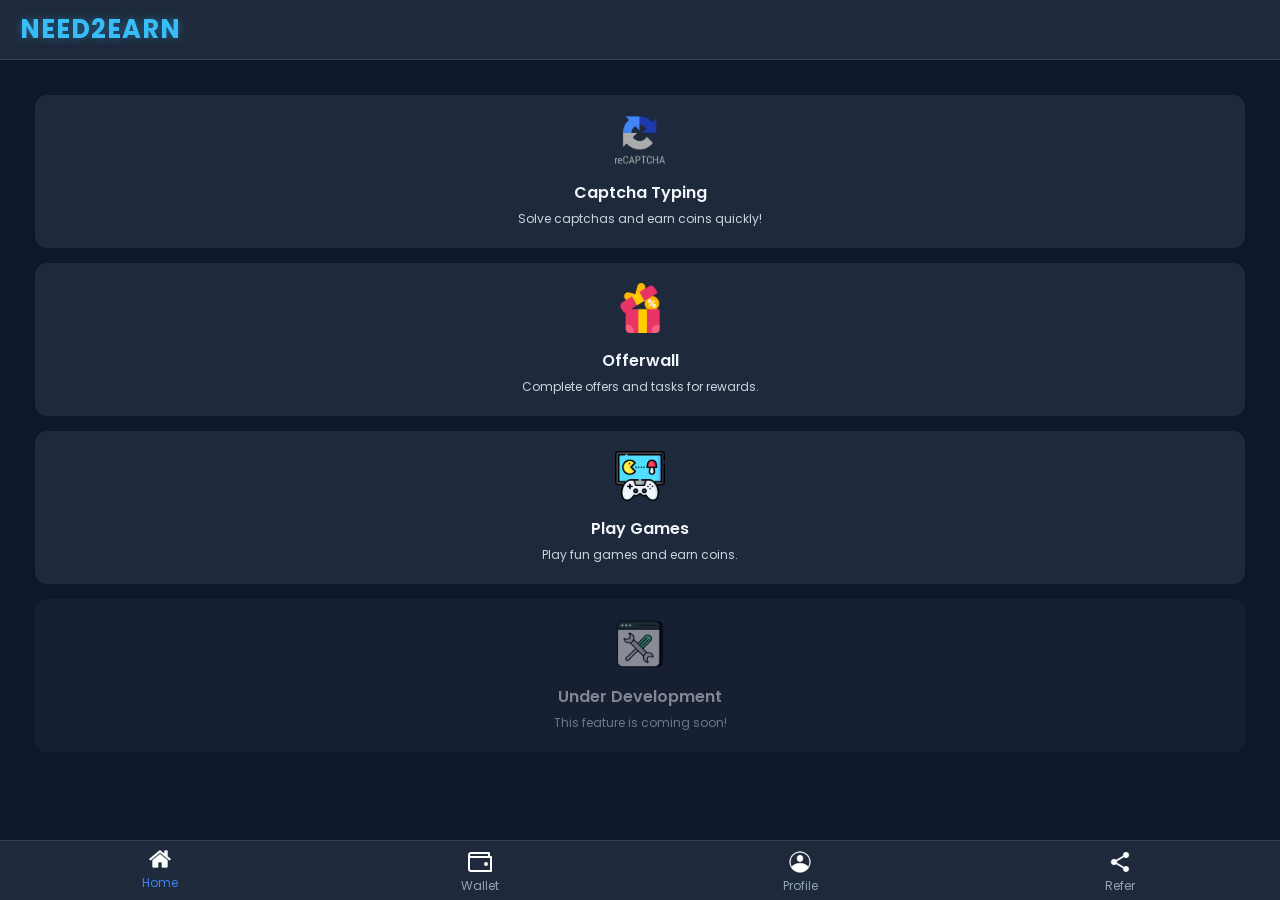
==== index.html @ 895eaeef "Add files via upload" ====
<!DOCTYPE html>
<html lang="en">
<head>
  <meta charset="UTF-8" />
  <meta name="viewport" content="width=device-width, initial-scale=1.0" />
  <title>Need2Earn | Home</title>
  <link rel="stylesheet" href="global_style.css" />
  <link href="https://fonts.googleapis.com/css2?family=Poppins:wght@400;600&display=swap" rel="stylesheet">
  <style>
    body {
      background: #0f172a;
      color: #f1f5f9;
      font-family: 'Poppins', sans-serif;
      margin: 0;
    }

    header {
      display: flex;
      align-items: center;
      justify-content: space-between;
      padding: 10px 20px;
      background: #1e293b;
    }

    header h1 {
      margin: 0;
      font-size: 20px;
    }

    .earning-cards {
      display: flex;
      flex-direction: column;
      gap: 15px;
      padding: 15px;
    }

    .earning-card {
      background: #1e293b;
      border-radius: 12px;
      padding: 20px;
      text-align: center;
      text-decoration: none;
      color: #f1f5f9;
      display: flex;
      flex-direction: column;
      align-items: center;
      justify-content: center;
      min-height: 120px;
      transition: transform 0.2s, box-shadow 0.2s;
      flex: 1;
    }

    .earning-card img {
      width: 50px;
      height: 50px;
      margin-bottom: 10px;
    }

    .earning-card h3 {
      margin: 5px 0;
      font-size: 16px;
      font-weight: 600;
    }

    .earning-card p {
      font-size: 12px;
      color: #cbd5e1;
    }

    .earning-card:hover {
      transform: translateY(-5px);
      box-shadow: 0 6px 15px rgba(59, 130, 246, 0.4);
    }

    .earning-card.disabled {
      opacity: 0.5;
      cursor: not-allowed;
    }

    .bottom-nav {
      position: fixed;
      bottom: 0;
      left: 0;
      width: 100%;
      background: #1e293b;
      display: flex;
      justify-content: space-around;
      padding: 5px 0;
      border-top: 1px solid #334155;
    }

    .bottom-nav a {
      display: flex;
      flex-direction: column;
      align-items: center;
      text-decoration: none;
      color: #94a3b8;
      font-size: 12px;
    }

    .bottom-nav a.active {
      color: #3b82f6;
    }

    .bottom-nav a img {
      width: 24px;
      height: 24px;
      margin-bottom: 3px;
    }

    .auth-btn {
      padding: 6px 12px;
      margin-left: 5px;
      border: none;
      border-radius: 6px;
      cursor: pointer;
    }
  </style>
</head>
<body>
  <header>
    <h1 class="logo">NEED2EARN</h1>
    <div id="header-right"></div>
  </header>

  <main>
    <section id="tasks" class="tasks-section">
      <div class="earning-cards">
        <a href="captcha-n2e.html" class="earning-card">
          <img src="icons/captcha.png" alt="Captcha Typing">
          <h3>Captcha Typing</h3>
          <p>Solve captchas and earn coins quickly!</p>
        </a>
        <a href="offerwall-n2e.html" class="earning-card">
          <img src="icons/offerwall.png" alt="Offerwall">
          <h3>Offerwall</h3>
          <p>Complete offers and tasks for rewards.</p>
        </a>
        <a href="play-gg.html" class="earning-card">
          <img src="icons/games.png" alt="Play Games">
          <h3>Play Games</h3>
          <p>Play fun games and earn coins.</p>
        </a>
        <div class="earning-card disabled">
          <img src="icons/under-dev.png" alt="Under Development">
          <h3>Under Development</h3>
          <p>This feature is coming soon!</p>
        </div>
      </div>
    </section>
  </main>

  <nav class="bottom-nav">
    <a href="index.html" class="active"><img src="icons/home.png" alt="Home"><span>Home</span></a>
    <a href="wallet.html"><img src="icons/wallet.png" alt="Wallet"><span>Wallet</span></a>
    <a href="profile.html"><img src="icons/user.png" alt="Profile"><span>Profile</span></a>
    <a href="refersection.html"><img src="icons/users.png" alt="Refer"><span>Refer</span></a>
  </nav>

  <script type="module">
    import { createClient } from "https://esm.sh/@supabase/supabase-js@2";

    const supabaseUrl = "https://hkfixjnwzkghapljsxzg.supabase.co";
    const supabaseKey = "eyJhbGciOiJIUzI1NiIsInR5cCI6IkpXVCJ9.eyJpc3MiOiJzdXBhYmFzZSIsInJlZiI6ImhrZml4am53emtnaGFwbGpzeHpnIiwicm9sZSI6ImFub24iLCJpYXQiOjE3NjExNDYyODgsImV4cCI6MjA3NjcyMjI4OH0.vfaXH70jFUlNzqynIKDKyCpIH5P0SrrwRWROjfIB5EI";
    const supabase = createClient(supabaseUrl, supabaseKey);

    const headerRight = document.getElementById("header-right");

    let localUser = JSON.parse(localStorage.getItem("need2earn_user"));

    if (localUser) {
  async function refreshBalance() {
    const { data, error } = await supabase
      .from("users")
      .select("balance")
      .eq("id", localUser.id)
      .single();

    if (!error && data) {
      headerRight.innerHTML = `<span class="balance">💰 ${data.balance}</span>`;
      // Also update localStorage for consistency
      localUser.balance = data.balance;
      localStorage.setItem("need2earn_user", JSON.stringify(localUser));
    } else {
      headerRight.innerHTML = `<span class="balance">💰 ${localUser.balance ?? 0}</span>`;
    }
  }

  refreshBalance();
  setInterval(refreshBalance, 5000); // optional auto-refresh
} else {
  headerRight.innerHTML = `
    <button class="auth-btn" onclick="location.href='login.html'">Login</button>
    <button class="auth-btn" onclick="location.href='signup.html'">Signup</button>
  `;
}

  </script>
</body>
</html>
---- global_style.css ----
/* 🌑 Global Stake-like Theme for Need2Earn */
* {
  margin: 0;
  padding: 0;
  box-sizing: border-box;
  font-family: 'Poppins', sans-serif;
  user-select: none; /* disable text highlight */
  -webkit-tap-highlight-color: transparent; /* remove blue tap highlight */
  outline: none; /* remove blue outline */
}

body {
  background: linear-gradient(180deg, #0f172a, #1e293b);
  color: #f1f5f9;
  display: flex;
  flex-direction: column;
  min-height: 100vh;
  overflow-x: hidden;
  scroll-behavior: smooth;
}

/* 🔹 Header */
header {
  display: flex;
  justify-content: space-between;
  align-items: center;
  background: rgba(30, 41, 59, 0.85);
  backdrop-filter: blur(10px);
  padding: 15px 20px;
  border-bottom: 1px solid rgba(255, 255, 255, 0.1);
  position: sticky;
  top: 0;
  z-index: 100;
}

.logo {
  font-size: 1.6rem;
  font-weight: 700;
  color: #38bdf8;
  letter-spacing: 1px;
  text-shadow: 0 0 10px rgba(56,189,248,0.4);
}

.auth-btn {
  background: #38bdf8;
  color: #0f172a;
  border: none;
  padding: 8px 14px;
  border-radius: 8px;
  margin-left: 10px;
  font-weight: 600;
  cursor: pointer;
  transition: all 0.3s;
}

.auth-btn:hover {
  background: #0ea5e9;
  transform: translateY(-2px);
}

.balance {
  background: rgba(56,189,248,0.1);
  color: #38bdf8;
  padding: 6px 14px;
  border-radius: 10px;
  font-weight: 600;
}

/* 🔸 Main */
main {
  flex: 1;
  padding: 20px;
}

.tasks-section {
  display: grid;
  gap: 20px;
  animation: fadeIn 0.6s ease-in-out;
}

.task-card {
  background: rgba(255, 255, 255, 0.05);
  border: 1px solid rgba(255, 255, 255, 0.08);
  border-radius: 12px;
  padding: 20px;
  transition: all 0.3s;
  cursor: pointer;
}

.task-card:hover {
  transform: translateY(-5px);
  box-shadow: 0 0 15px rgba(56,189,248,0.2);
}

/* 🔻 Bottom Navigation */
.bottom-nav {
  display: flex;
  justify-content: space-around;
  align-items: center;
  background: rgba(15, 23, 42, 0.9);
  backdrop-filter: blur(12px);
  padding: 10px 0 8px;
  border-top: 1px solid rgba(255,255,255,0.1);
  position: fixed;
  bottom: 0;
  left: 0;
  width: 100%;
  animation: slideUp 0.5s ease;
}

.bottom-nav a {
  color: #94a3b8;
  text-decoration: none;
  text-align: center;
  flex: 1;
  font-size: 0.8rem;
  transition: all 0.3s;
  padding-top: 4px;
}

.bottom-nav i {
  display: block;
  margin: 0 auto 4px;
  width: 22px;
  height: 22px;
  stroke-width: 2;
  transition: all 0.3s;
}

.bottom-nav a.active,
.bottom-nav a:hover {
  color: #38bdf8;
  transform: translateY(-3px);
}

.bottom-nav a.active i,
.bottom-nav a:hover i {
  stroke: #38bdf8;
  transform: scale(1.1);
}

/* ✨ Animations */
@keyframes fadeIn {
  from { opacity: 0; transform: translateY(10px); }
  to { opacity: 1; transform: translateY(0); }
}

@keyframes slideUp {
  from { transform: translateY(100%); opacity: 0; }
  to { transform: translateY(0); opacity: 1; }
}

/* 📱 Responsive */
@media (max-width: 768px) {
  .logo { font-size: 1.3rem; }
  .auth-btn { padding: 6px 10px; }
  .task-card { padding: 15px; }
}

/* 🧾 Form & Input Styling (for signup/login pages) */
.card {
  background: rgba(255, 255, 255, 0.05);
  border: 1px solid rgba(255, 255, 255, 0.1);
  border-radius: 16px;
  padding: 25px 20px;
  max-width: 400px;
  margin: 60px auto;
  box-shadow: 0 0 20px rgba(56,189,248,0.05);
  animation: fadeIn 0.6s ease;
}

.card h2 {
  text-align: center;
  color: #38bdf8;
  margin-bottom: 20px;
}

form {
  display: flex;
  flex-direction: column;
  gap: 14px;
}

label {
  font-weight: 500;
  color: #cbd5e1;
  font-size: 0.9rem;
}

input {
  background: rgba(255, 255, 255, 0.07);
  border: 1px solid rgba(255, 255, 255, 0.1);
  border-radius: 10px;
  padding: 10px 14px;
  color: #f1f5f9;
  font-size: 0.95rem;
  transition: all 0.3s;
}

input:focus {
  border-color: #38bdf8;
  box-shadow: 0 0 8px rgba(56,189,248,0.3);
}

.btn-primary {
  background: #38bdf8;
  color: #0f172a;
  border: none;
  padding: 12px;
  border-radius: 10px;
  font-size: 1rem;
  font-weight: 600;
  cursor: pointer;
  transition: all 0.3s ease;
}

.btn-primary:hover {
  background: #0ea5e9;
  transform: translateY(-2px);
}

.redirect-text {
  text-align: center;
  margin-top: 10px;
  color: #94a3b8;
}

.redirect-text a {
  color: #38bdf8;
  text-decoration: none;
  font-weight: 500;
}

.message {
  text-align: center;
  margin-top: 12px;
  font-weight: 500;
  color: #f1f5f9;
}
/* 🧾 Form Styling - Global for Signup/Login/Profile */
.form-container {
  background: rgba(255, 255, 255, 0.03);
  border: 1px solid rgba(255, 255, 255, 0.08);
  border-radius: 14px;
  padding: 25px 20px;
  max-width: 400px;
  margin: 40px auto;
  box-shadow: 0 0 20px rgba(56, 189, 248, 0.08);
  animation: fadeIn 0.6s ease;
}

.form-container h2 {
  text-align: center;
  margin-bottom: 20px;
  font-size: 1.6rem;
  color: #38bdf8;
  text-shadow: 0 0 8px rgba(56, 189, 248, 0.4);
}

.input-group {
  margin-bottom: 18px;
  display: flex;
  flex-direction: column;
}

.input-group label {
  margin-bottom: 6px;
  font-weight: 500;
  color: #94a3b8;
  font-size: 0.9rem;
}

.input-group input {
  background: rgba(255, 255, 255, 0.05);
  border: 1px solid rgba(255, 255, 255, 0.1);
  color: #f1f5f9;
  padding: 10px 12px;
  border-radius: 8px;
  font-size: 1rem;
  transition: border 0.3s, box-shadow 0.3s;
}

.input-group input:focus {
  border-color: #38bdf8;
  box-shadow: 0 0 8px rgba(56, 189, 248, 0.3);
}

.submit-btn {
  width: 100%;
  background: #38bdf8;
  color: #0f172a;
  border: none;
  padding: 12px;
  border-radius: 10px;
  font-weight: 600;
  font-size: 1rem;
  cursor: pointer;
  transition: all 0.3s;
  margin-top: 10px;
}

.submit-btn:hover {
  background: #0ea5e9;
  transform: translateY(-2px);
  box-shadow: 0 0 12px rgba(56, 189, 248, 0.3);
}

.redirect-text {
  text-align: center;
  margin-top: 15px;
  font-size: 0.9rem;
  color: #94a3b8;
}

.redirect-text a {
  color: #38bdf8;
  text-decoration: none;
  font-weight: 600;
}

.redirect-text a:hover {
  text-decoration: underline;
}

#message {
  text-align: center;
  margin-top: 15px;
  font-size: 0.9rem;
}
.withdraw-options-grid {
  display: grid;
  grid-template-columns: 1fr 1fr;
  gap: 15px;
  margin-top: 15px;
  justify-items: center;
}

.withdraw-btn {
  padding: 25px 0;
  width: 120px;
  font-size: 20px;
  font-weight: 600;
  border-radius: 12px;
  border: 1px solid #38bdf8;
  background-color: rgba(56,189,248,0.2);
  color: #0f172a;
  cursor: pointer;
  transition: all 0.2s ease;
}

.withdraw-btn:hover {
  background-color: #38bdf8;
  color: #0f172a;
  transform: scale(1.05);
}

.withdraw-btn.active {
  background-color: #38bdf8;
  color: #0f172a;
  border: 2px solid #0f172a;
}
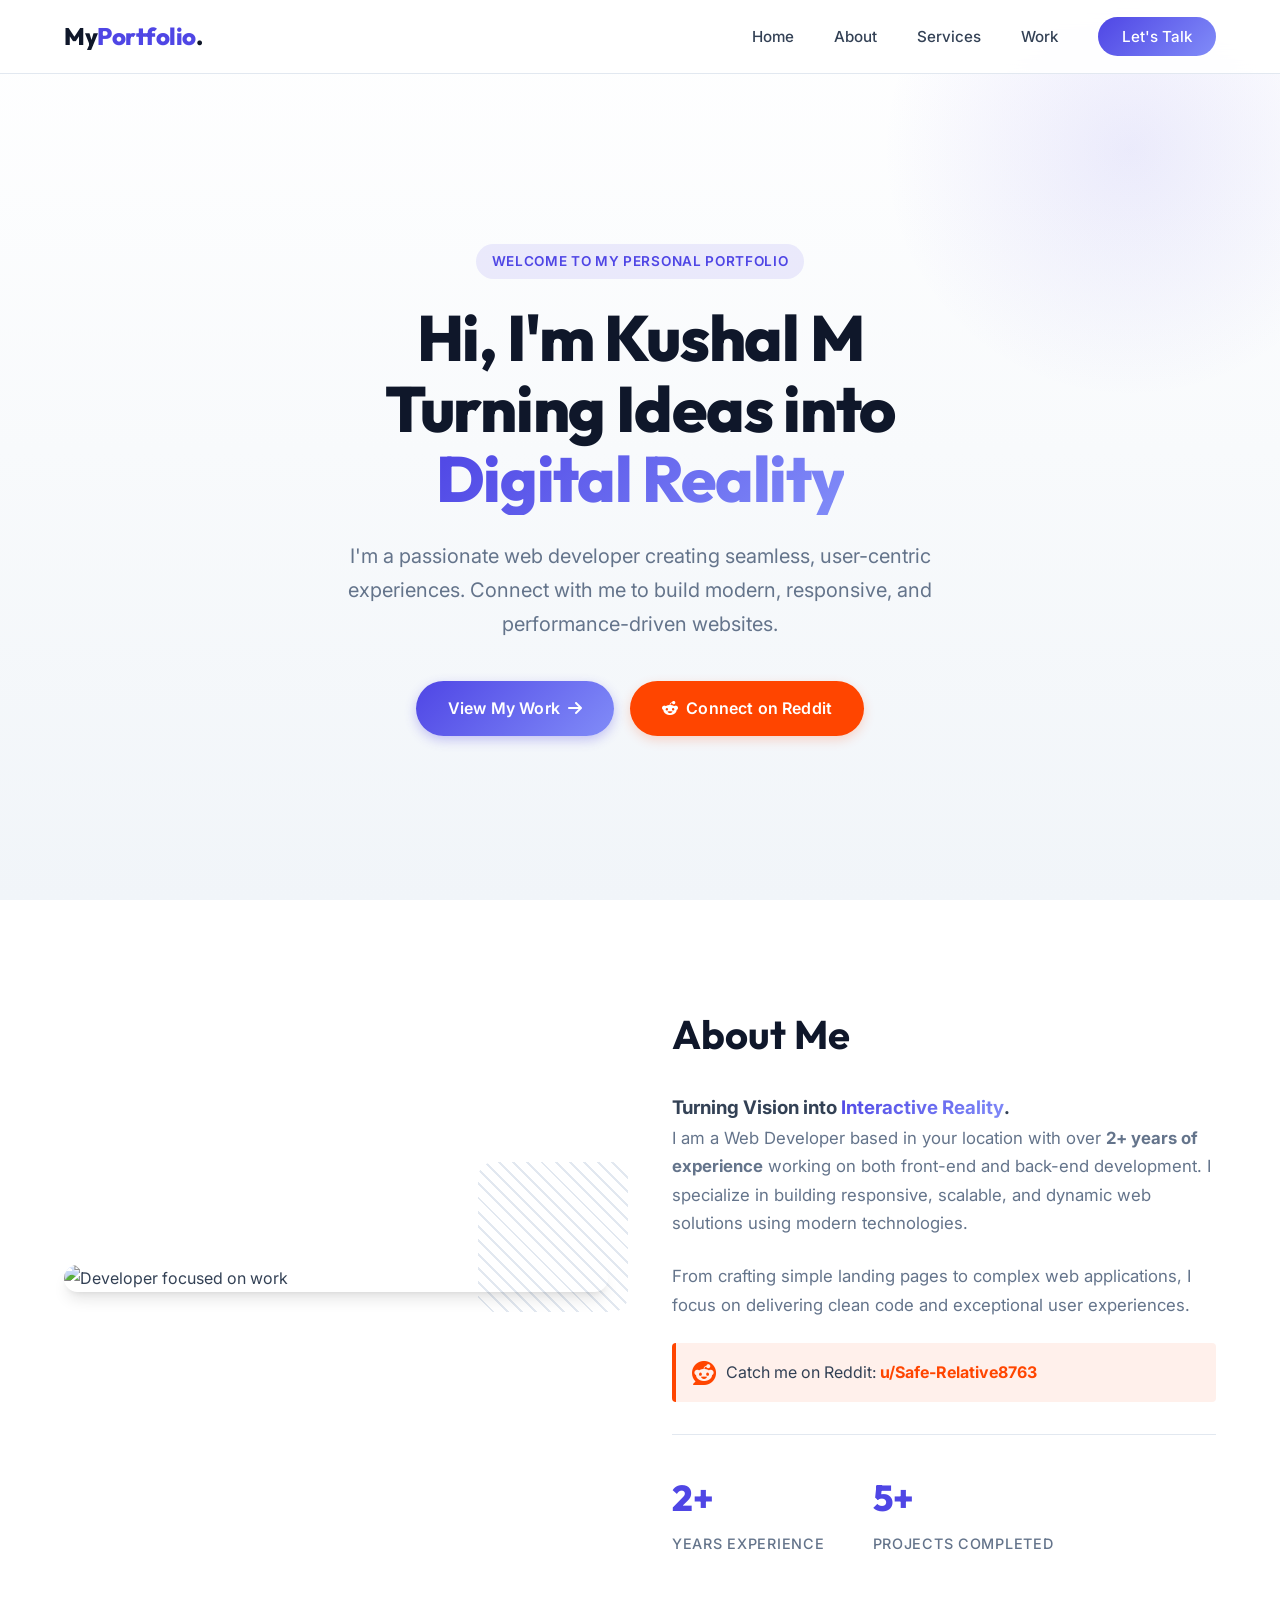
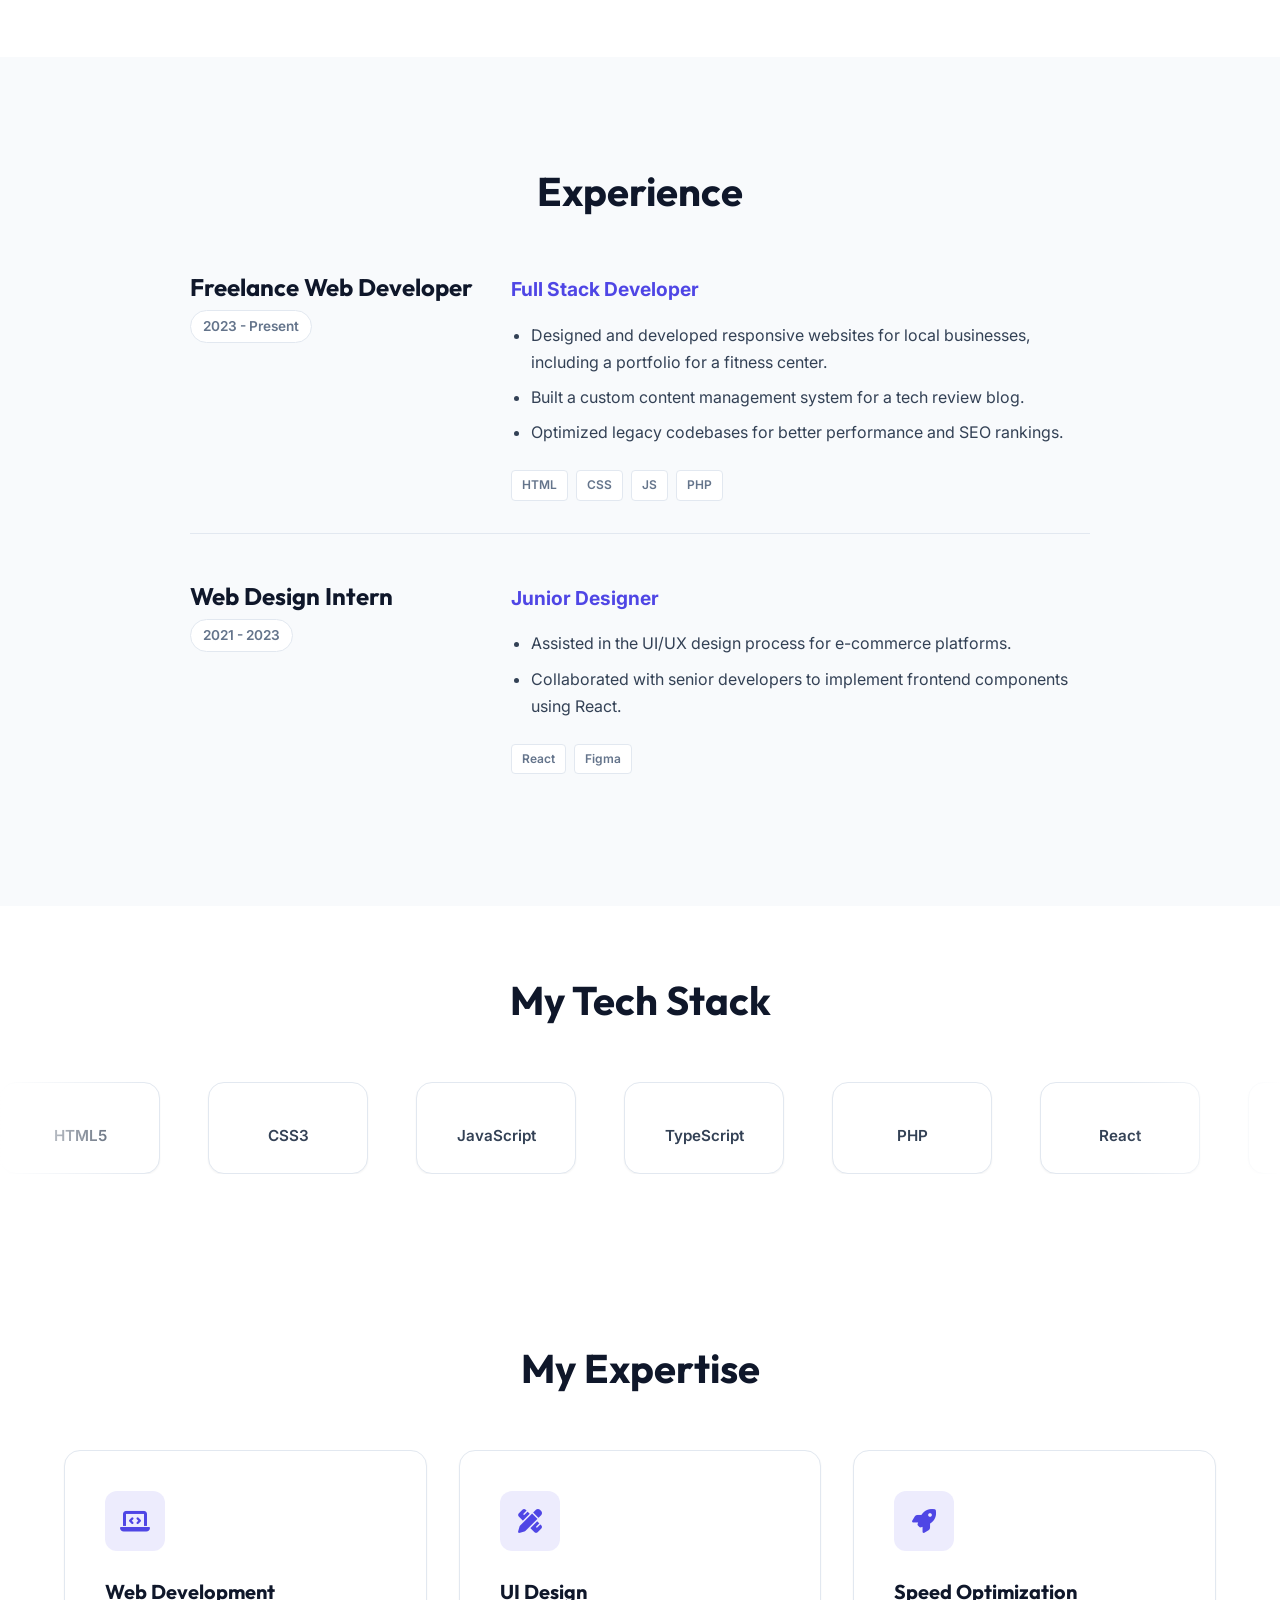
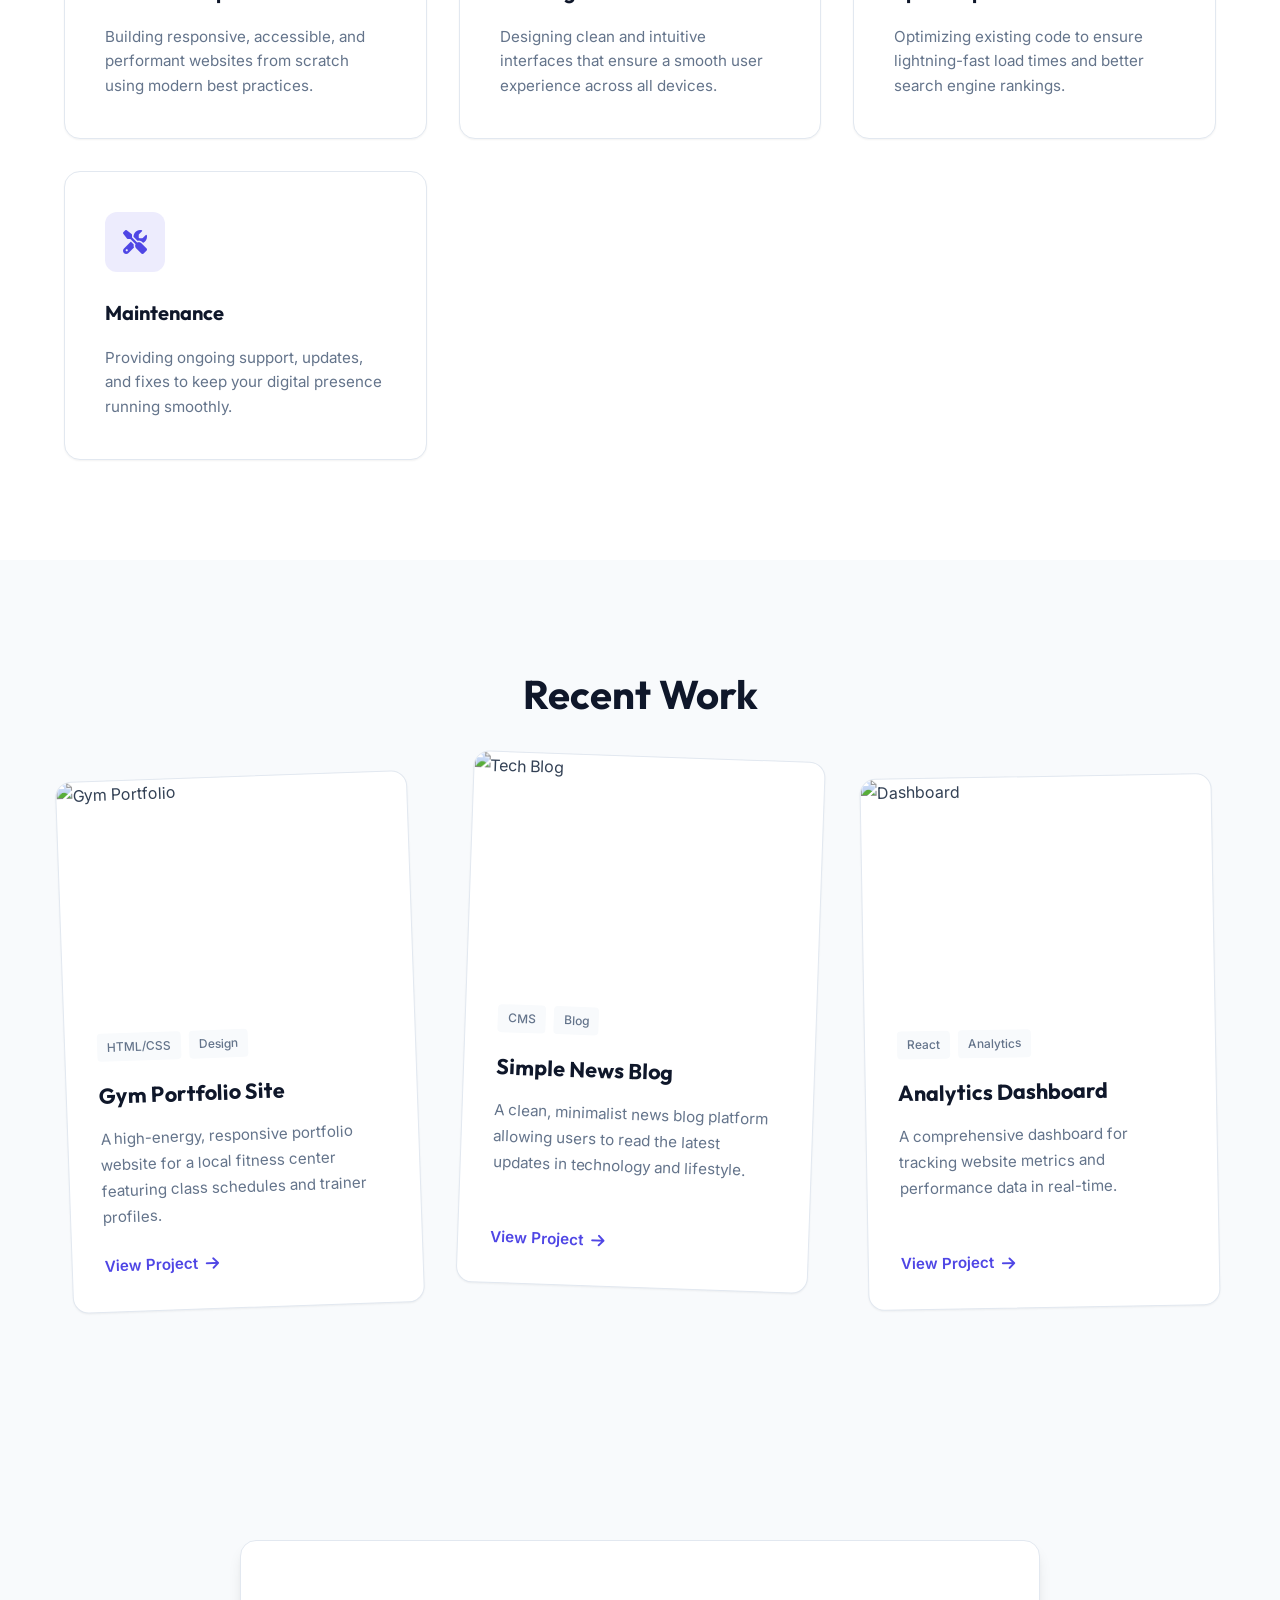
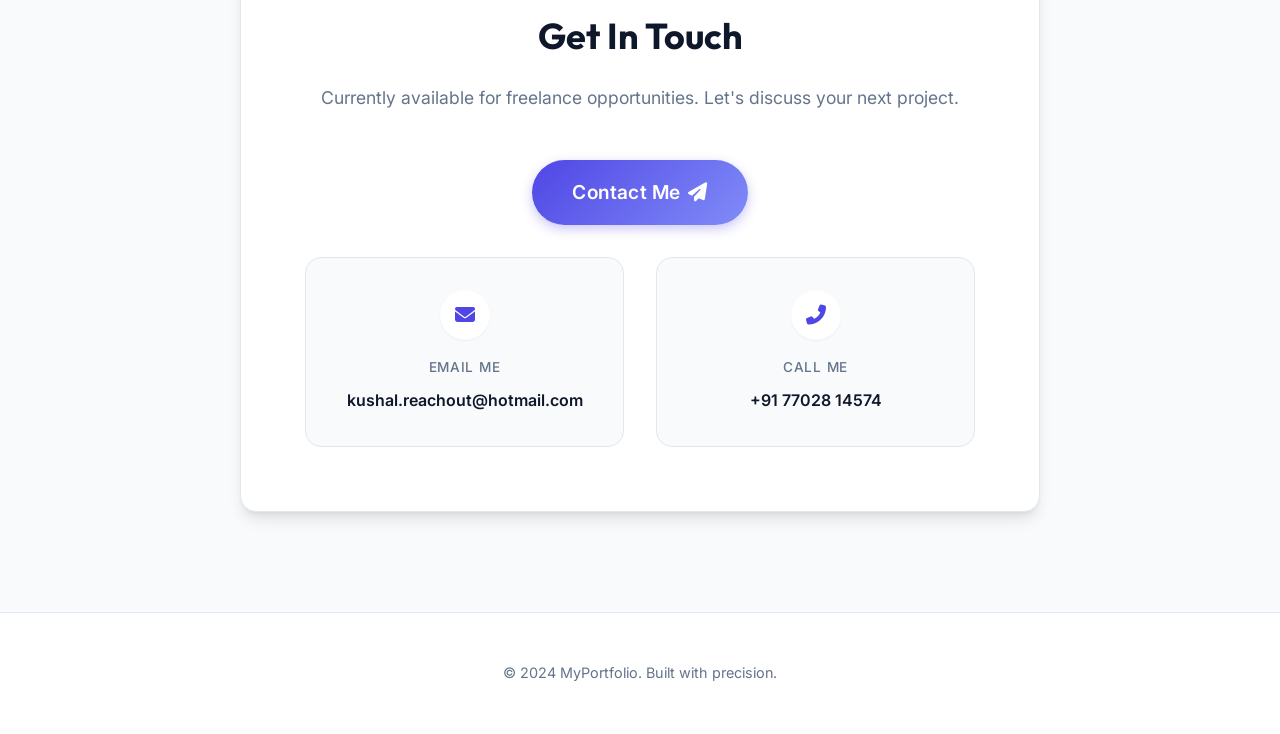
==== commit 95034dcf: "Add files via upload" ====
--- a/index.html
+++ b/index.html
@@ -1,200 +1,359 @@
-<!DOCTYPE html>
-<html lang="en">
-<head>
-  <meta charset="UTF-8" />
-  <meta name="viewport" content="width=device-width, initial-scale=1.0" />
-  <title>Need2Earn | Home</title>
-  <link rel="stylesheet" href="global_style.css" />
-  <link href="https://fonts.googleapis.com/css2?family=Poppins:wght@400;600&display=swap" rel="stylesheet">
-  <style>
-    body {
-      background: #0f172a;
-      color: #f1f5f9;
-      font-family: 'Poppins', sans-serif;
-      margin: 0;
-    }
-
-    header {
-      display: flex;
-      align-items: center;
-      justify-content: space-between;
-      padding: 10px 20px;
-      background: #1e293b;
-    }
-
-    header h1 {
-      margin: 0;
-      font-size: 20px;
-    }
-
-    .earning-cards {
-      display: flex;
-      flex-direction: column;
-      gap: 15px;
-      padding: 15px;
-    }
-
-    .earning-card {
-      background: #1e293b;
-      border-radius: 12px;
-      padding: 20px;
-      text-align: center;
-      text-decoration: none;
-      color: #f1f5f9;
-      display: flex;
-      flex-direction: column;
-      align-items: center;
-      justify-content: center;
-      min-height: 120px;
-      transition: transform 0.2s, box-shadow 0.2s;
-      flex: 1;
-    }
-
-    .earning-card img {
-      width: 50px;
-      height: 50px;
-      margin-bottom: 10px;
-    }
-
-    .earning-card h3 {
-      margin: 5px 0;
-      font-size: 16px;
-      font-weight: 600;
-    }
-
-    .earning-card p {
-      font-size: 12px;
-      color: #cbd5e1;
-    }
-
-    .earning-card:hover {
-      transform: translateY(-5px);
-      box-shadow: 0 6px 15px rgba(59, 130, 246, 0.4);
-    }
-
-    .earning-card.disabled {
-      opacity: 0.5;
-      cursor: not-allowed;
-    }
-
-    .bottom-nav {
-      position: fixed;
-      bottom: 0;
-      left: 0;
-      width: 100%;
-      background: #1e293b;
-      display: flex;
-      justify-content: space-around;
-      padding: 5px 0;
-      border-top: 1px solid #334155;
-    }
-
-    .bottom-nav a {
-      display: flex;
-      flex-direction: column;
-      align-items: center;
-      text-decoration: none;
-      color: #94a3b8;
-      font-size: 12px;
-    }
-
-    .bottom-nav a.active {
-      color: #3b82f6;
-    }
-
-    .bottom-nav a img {
-      width: 24px;
-      height: 24px;
-      margin-bottom: 3px;
-    }
-
-    .auth-btn {
-      padding: 6px 12px;
-      margin-left: 5px;
-      border: none;
-      border-radius: 6px;
-      cursor: pointer;
-    }
-  </style>
-</head>
-<body>
-  <header>
-    <h1 class="logo">NEED2EARN</h1>
-    <div id="header-right"></div>
-  </header>
-
-  <main>
-    <section id="tasks" class="tasks-section">
-      <div class="earning-cards">
-        <a href="captcha-n2e.html" class="earning-card">
-          <img src="icons/captcha.png" alt="Captcha Typing">
-          <h3>Captcha Typing</h3>
-          <p>Solve captchas and earn coins quickly!</p>
-        </a>
-        <a href="offerwall-n2e.html" class="earning-card">
-          <img src="icons/offerwall.png" alt="Offerwall">
-          <h3>Offerwall</h3>
-          <p>Complete offers and tasks for rewards.</p>
-        </a>
-        <a href="play-gg.html" class="earning-card">
-          <img src="icons/games.png" alt="Play Games">
-          <h3>Play Games</h3>
-          <p>Play fun games and earn coins.</p>
-        </a>
-        <div class="earning-card disabled">
-          <img src="icons/under-dev.png" alt="Under Development">
-          <h3>Under Development</h3>
-          <p>This feature is coming soon!</p>
-        </div>
-      </div>
-    </section>
-  </main>
-
-  <nav class="bottom-nav">
-    <a href="index.html" class="active"><img src="icons/home.png" alt="Home"><span>Home</span></a>
-    <a href="wallet.html"><img src="icons/wallet.png" alt="Wallet"><span>Wallet</span></a>
-    <a href="profile.html"><img src="icons/user.png" alt="Profile"><span>Profile</span></a>
-    <a href="refersection.html"><img src="icons/users.png" alt="Refer"><span>Refer</span></a>
-  </nav>
-
-  <script type="module">
-    import { createClient } from "https://esm.sh/@supabase/supabase-js@2";
-
-    const supabaseUrl = "https://hkfixjnwzkghapljsxzg.supabase.co";
-    const supabaseKey = "eyJhbGciOiJIUzI1NiIsInR5cCI6IkpXVCJ9.eyJpc3MiOiJzdXBhYmFzZSIsInJlZiI6ImhrZml4am53emtnaGFwbGpzeHpnIiwicm9sZSI6ImFub24iLCJpYXQiOjE3NjExNDYyODgsImV4cCI6MjA3NjcyMjI4OH0.vfaXH70jFUlNzqynIKDKyCpIH5P0SrrwRWROjfIB5EI";
-    const supabase = createClient(supabaseUrl, supabaseKey);
-
-    const headerRight = document.getElementById("header-right");
-
-    let localUser = JSON.parse(localStorage.getItem("need2earn_user"));
-
-    if (localUser) {
-  async function refreshBalance() {
-    const { data, error } = await supabase
-      .from("users")
-      .select("balance")
-      .eq("id", localUser.id)
-      .single();
-
-    if (!error && data) {
-      headerRight.innerHTML = `<span class="balance">💰 ${data.balance}</span>`;
-      // Also update localStorage for consistency
-      localUser.balance = data.balance;
-      localStorage.setItem("need2earn_user", JSON.stringify(localUser));
-    } else {
-      headerRight.innerHTML = `<span class="balance">💰 ${localUser.balance ?? 0}</span>`;
-    }
-  }
-
-  refreshBalance();
-  setInterval(refreshBalance, 5000); // optional auto-refresh
-} else {
-  headerRight.innerHTML = `
-    <button class="auth-btn" onclick="location.href='login.html'">Login</button>
-    <button class="auth-btn" onclick="location.href='signup.html'">Signup</button>
-  `;
-}
-
-  </script>
-</body>
-</html>
+<!DOCTYPE html>
+<html lang="en">
+
+<head>
+    <meta charset="UTF-8" />
+    <meta name="viewport" content="width=device-width, initial-scale=1.0" />
+    <title>Student Web Developer | Portfolio</title>
+    <!-- Google Fonts -->
+    <link rel="preconnect" href="https://fonts.googleapis.com">
+    <link rel="preconnect" href="https://fonts.gstatic.com" crossorigin>
+    <link
+        href="https://fonts.googleapis.com/css2?family=Inter:wght@300;400;600;700&family=Outfit:wght@500;700&display=swap"
+        rel="stylesheet">
+    <!-- Font Awesome -->
+    <link rel="stylesheet" href="https://cdnjs.cloudflare.com/ajax/libs/font-awesome/6.4.0/css/all.min.css" />
+    <!-- Devicon -->
+    <link rel="stylesheet" href="https://cdn.jsdelivr.net/gh/devicons/devicon@latest/devicon.min.css" />
+    <link rel="stylesheet" href="style.css" />
+</head>
+
+<body>
+
+    <nav class="navbar">
+        <div class="container nav-container">
+            <a href="#" class="logo">My<span>Portfolio</span>.</a>
+            <ul class="nav-links">
+                <li><a href="#hero">Home</a></li>
+                <li><a href="#about">About</a></li>
+                <li><a href="#services">Services</a></li>
+                <li><a href="#projects">Work</a></li>
+                <li><a href="#contact" class="btn-nav">Let's Talk</a></li>
+            </ul>
+            <div class="menu-toggle">
+                <i class="fas fa-bars"></i>
+            </div>
+        </div>
+    </nav>
+
+    <!-- HERO -->
+    <section class="hero" id="hero">
+        <div class="hero-bg-accent"></div>
+        <div class="container hero-content">
+            <span class="subtitle">Welcome to my personal portfolio</span>
+            <h1>Hi, I'm Kushal M <br>Turning Ideas into <span class="gradient-text">Digital Reality</span></h1>
+            <p>I'm a passionate web developer creating seamless, user-centric experiences. Connect with me to build
+                modern, responsive, and performance-driven websites.</p>
+            <div class="hero-btns">
+                <a href="#projects" class="btn btn-primary">View My Work <i class="fas fa-arrow-right"></i></a>
+                <a href="https://www.reddit.com/user/Safe-Relative8763/" target="_blank" class="btn btn-reddit">
+                    <i class="fab fa-reddit-alien"></i> Connect on Reddit
+                </a>
+            </div>
+
+        </div>
+    </section>
+
+    <!-- ABOUT -->
+    <section class="about section-padding" id="about">
+        <div class="container about-grid">
+            <div class="about-img">
+                <img src="https://images.unsplash.com/photo-1525547719571-a2d4ac8945e2?auto=format&fit=crop&q=80&w=800"
+                    alt="Developer focused on work">
+            </div>
+            <div class="about-text">
+                <h2>About Me</h2>
+                <h3 class="about-headline">Turning Vision into <span class="gradient-text">Interactive Reality</span>.
+                </h3>
+                <p>
+                    I am a Web Developer based in your location with over <strong>2+ years of experience</strong>
+                    working on both front-end and back-end development. I specialize in building responsive, scalable,
+                    and dynamic web solutions using modern technologies.
+                </p>
+                <p>
+                    From crafting simple landing pages to complex web applications, I focus on delivering clean code and
+                    exceptional user experiences.
+                </p>
+
+                <div class="reddit-highlight">
+                    <i class="fab fa-reddit"></i>
+                    <div>
+                        <span>Catch me on Reddit:</span>
+                        <a href="https://www.reddit.com/user/Safe-Relative8763/" target="_blank">u/Safe-Relative8763</a>
+                    </div>
+                </div>
+
+                <div class="stats">
+                    <div class="stat-item">
+                        <h3>2+</h3>
+                        <p>Years Experience</p>
+                    </div>
+                    <div class="stat-item">
+                        <h3>5+</h3>
+                        <p>Projects Completed</p>
+                    </div>
+                </div>
+            </div>
+        </div>
+    </section>
+
+    <!-- EXPERIENCE -->
+    <section class="experience section-padding" id="experience">
+        <div class="container">
+            <h2 class="section-title">Experience</h2>
+            <div class="timeline">
+                <!-- Freelance / Personal Projects -->
+                <div class="timeline-item">
+                    <div class="timeline-left">
+                        <h4>Freelance Web Developer</h4>
+                        <span class="date">2023 - Present</span>
+                    </div>
+                    <div class="timeline-right">
+                        <p class="role">Full Stack Developer</p>
+                        <ul>
+                            <li>Designed and developed responsive websites for local businesses, including a portfolio
+                                for a fitness center.</li>
+                            <li>Built a custom content management system for a tech review blog.</li>
+                            <li>Optimized legacy codebases for better performance and SEO rankings.</li>
+                        </ul>
+                        <div class="tech-tags">
+                            <span>HTML</span><span>CSS</span><span>JS</span><span>PHP</span>
+                        </div>
+                    </div>
+                </div>
+                <!-- Previous Role (Placeholder or Learning) -->
+                <div class="timeline-item">
+                    <div class="timeline-left">
+                        <h4>Web Design Intern</h4>
+                        <span class="date">2021 - 2023</span>
+                    </div>
+                    <div class="timeline-right">
+                        <p class="role">Junior Designer</p>
+                        <ul>
+                            <li>Assisted in the UI/UX design process for e-commerce platforms.</li>
+                            <li>Collaborated with senior developers to implement frontend components using React.</li>
+                        </ul>
+                        <div class="tech-tags">
+                            <span>React</span><span>Figma</span>
+                        </div>
+                    </div>
+                </div>
+            </div>
+        </div>
+    </section>
+
+    <!-- TECH STACK (Marquee) -->
+    <section class="tech-stack section-padding" id="skills">
+        <div class="container-fluid"> <!-- Full width for marquee -->
+            <h2 class="section-title">My Tech Stack</h2>
+            <div class="marquee-wrapper">
+                <div class="marquee-content">
+                    <!-- Original Set -->
+                    <div class="tech-card"><i class="devicon-html5-plain colored"></i>
+                        <p>HTML5</p>
+                    </div>
+                    <div class="tech-card"><i class="devicon-css3-plain colored"></i>
+                        <p>CSS3</p>
+                    </div>
+                    <div class="tech-card"><i class="devicon-javascript-plain colored"></i>
+                        <p>JavaScript</p>
+                    </div>
+                    <div class="tech-card"><i class="devicon-typescript-plain colored"></i>
+                        <p>TypeScript</p>
+                    </div>
+                    <div class="tech-card"><i class="devicon-php-plain colored"></i>
+                        <p>PHP</p>
+                    </div>
+                    <div class="tech-card"><i class="devicon-react-original colored"></i>
+                        <p>React</p>
+                    </div>
+                    <div class="tech-card"><i class="devicon-rust-original"></i>
+                        <p>Rust</p>
+                    </div>
+                    <div class="tech-card"><i class="devicon-nodejs-plain colored"></i>
+                        <p>Node.js</p>
+                    </div>
+                    <div class="tech-card"><i class="devicon-git-plain colored"></i>
+                        <p>Git</p>
+                    </div>
+
+                    <!-- Duplicate Set for Seamless Loop -->
+                    <div class="tech-card"><i class="devicon-html5-plain colored"></i>
+                        <p>HTML5</p>
+                    </div>
+                    <div class="tech-card"><i class="devicon-css3-plain colored"></i>
+                        <p>CSS3</p>
+                    </div>
+                    <div class="tech-card"><i class="devicon-javascript-plain colored"></i>
+                        <p>JavaScript</p>
+                    </div>
+                    <div class="tech-card"><i class="devicon-typescript-plain colored"></i>
+                        <p>TypeScript</p>
+                    </div>
+                    <div class="tech-card"><i class="devicon-php-plain colored"></i>
+                        <p>PHP</p>
+                    </div>
+                    <div class="tech-card"><i class="devicon-react-original colored"></i>
+                        <p>React</p>
+                    </div>
+                    <div class="tech-card"><i class="devicon-rust-original"></i>
+                        <p>Rust</p>
+                    </div>
+                    <div class="tech-card"><i class="devicon-nodejs-plain colored"></i>
+                        <p>Node.js</p>
+                    </div>
+                    <div class="tech-card"><i class="devicon-git-plain colored"></i>
+                        <p>Git</p>
+                    </div>
+                </div>
+            </div>
+        </div>
+    </section>
+
+    <!-- SERVICES -->
+    <section class="services section-padding" id="services">
+        <div class="container">
+            <h2 class="section-title">My Expertise</h2>
+            <div class="services-grid">
+                <div class="service-card">
+                    <div class="icon-box">
+                        <i class="fas fa-laptop-code"></i>
+                    </div>
+                    <h3>Web Development</h3>
+                    <p>Building responsive, accessible, and performant websites from scratch using modern best
+                        practices.</p>
+                </div>
+                <div class="service-card">
+                    <div class="icon-box">
+                        <i class="fas fa-pencil-ruler"></i>
+                    </div>
+                    <h3>UI Design</h3>
+                    <p>Designing clean and intuitive interfaces that ensure a smooth user experience across all devices.
+                    </p>
+                </div>
+                <div class="service-card">
+                    <div class="icon-box">
+                        <i class="fas fa-rocket"></i>
+                    </div>
+                    <h3>Speed Optimization</h3>
+                    <p>Optimizing existing code to ensure lightning-fast load times and better search engine rankings.
+                    </p>
+                </div>
+                <div class="service-card">
+                    <div class="icon-box">
+                        <i class="fas fa-tools"></i>
+                    </div>
+                    <h3>Maintenance</h3>
+                    <p>Providing ongoing support, updates, and fixes to keep your digital presence running smoothly.</p>
+                </div>
+            </div>
+        </div>
+    </section>
+
+    <!-- PROJECTS -->
+    <section class="projects section-padding" id="projects">
+        <div class="container">
+            <h2 class="section-title">Recent Work</h2>
+            <div class="projects-grid">
+
+                <div class="project-card">
+                    <div class="project-img">
+                        <!-- Gym Image -->
+                        <img src="https://images.unsplash.com/photo-1517836357463-d25dfeac3438?q=80&w=800&auto=format&fit=crop"
+                            alt="Gym Portfolio">
+                    </div>
+                    <div class="project-info">
+                        <div class="project-tags">
+                            <span class="tag">HTML/CSS</span>
+                            <span class="tag">Design</span>
+                        </div>
+                        <h3>Gym Portfolio Site</h3>
+                        <p>A high-energy, responsive portfolio website for a local fitness center featuring class
+                            schedules and trainer profiles.</p>
+                        <a href="#" class="btn-link">View Project <i class="fas fa-arrow-right"></i></a>
+                    </div>
+                </div>
+
+                <div class="project-card">
+                    <div class="project-img">
+                        <!-- Blog Image (Technology/Minimal) -->
+                        <img src="https://images.unsplash.com/photo-1504711434969-e33886168f5c?q=80&w=800&auto=format&fit=crop"
+                            alt="Tech Blog">
+                    </div>
+                    <div class="project-info">
+                        <div class="project-tags">
+                            <span class="tag">CMS</span>
+                            <span class="tag">Blog</span>
+                        </div>
+                        <h3>Simple News Blog</h3>
+                        <p>A clean, minimalist news blog platform allowing users to read the latest updates in
+                            technology and lifestyle.</p>
+                        <a href="#" class="btn-link">View Project <i class="fas fa-arrow-right"></i></a>
+                    </div>
+                </div>
+
+                <div class="project-card">
+                    <div class="project-img">
+                        <!-- Dashboard Image -->
+                        <img src="https://images.unsplash.com/photo-1551288049-bebda4e38f71?q=80&w=800&auto=format&fit=crop"
+                            alt="Dashboard">
+                    </div>
+                    <div class="project-info">
+                        <div class="project-tags">
+                            <span class="tag">React</span>
+                            <span class="tag">Analytics</span>
+                        </div>
+                        <h3>Analytics Dashboard</h3>
+                        <p>A comprehensive dashboard for tracking website metrics and performance data in real-time.</p>
+                        <a href="#" class="btn-link">View Project <i class="fas fa-arrow-right"></i></a>
+                    </div>
+                </div>
+
+            </div>
+        </div>
+    </section>
+
+
+    <section class="contact-section section-padding" id="contact">
+        <div class="container">
+            <div class="contact-container">
+                <h2>Get In Touch</h2>
+                <p>Currently available for freelance opportunities. Let's discuss your next project.</p>
+                <div style="margin: 2rem 0;">
+                    <a href="mailto:kushal.reachout@hotmail.com" class="btn btn-primary"
+                        style="font-size: 1.2rem; padding: 16px 40px;">
+                        Contact Me <i class="fas fa-paper-plane"></i>
+                    </a>
+                </div>
+
+                <div class="contact-methods">
+                    <div class="contact-card">
+                        <div class="contact-icon">
+                            <i class="fas fa-envelope"></i>
+                        </div>
+                        <span class="label">Email Me</span>
+                        <span>kushal.reachout@hotmail.com</span>
+                    </div>
+
+                    <div class="contact-card">
+                        <div class="contact-icon">
+                            <i class="fas fa-phone-alt"></i>
+                        </div>
+                        <span class="label">Call Me</span>
+                        <span>+91 77028 14574</span>
+                    </div>
+                </div>
+            </div>
+        </div>
+    </section>
+
+    <footer>
+        <div class="container">
+            <p>&copy; 2024 MyPortfolio. Built with precision.</p>
+        </div>
+    </footer>
+
+    <script src="script.js"></script>
+</body>
+
+</html>
--- a/style.css
+++ b/style.css
@@ -0,0 +1,986 @@
+/* VARIABLES & RESET */
+:root {
+    --bg-color: #ffffff;
+    --bg-secondary: #f8fafc;
+    /* Slate 50 */
+    --text-color: #334155;
+    /* Slate 700 */
+    --text-dark: #0f172a;
+    /* Slate 900 */
+    --text-light: #64748b;
+    /* Slate 500 */
+    --accent-color: #4f46e5;
+    /* Indigo 600 */
+    --accent-gradient: linear-gradient(135deg, #4f46e5 0%, #818cf8 100%);
+    --card-bg: #ffffff;
+    --navbar-bg: rgba(255, 255, 255, 0.9);
+    --border-color: #e2e8f0;
+    --shadow-sm: 0 1px 2px 0 rgb(0 0 0 / 0.05);
+    --shadow-md: 0 4px 6px -1px rgb(0 0 0 / 0.1), 0 2px 4px -2px rgb(0 0 0 / 0.1);
+    --shadow-lg: 0 10px 15px -3px rgb(0 0 0 / 0.1), 0 4px 6px -4px rgb(0 0 0 / 0.1);
+    --radius: 16px;
+    --transition: all 0.3s cubic-bezier(0.4, 0, 0.2, 1);
+    --font-primary: 'Inter', sans-serif;
+    --font-heading: 'Outfit', sans-serif;
+}
+
+* {
+    margin: 0;
+    padding: 0;
+    box-sizing: border-box;
+}
+
+html {
+    scroll-behavior: smooth;
+    font-size: 16px;
+}
+
+/* Base Animation Classes */
+.hidden-el {
+    opacity: 0;
+    transform: translateY(30px);
+    transition: opacity 0.6s ease, transform 0.6s ease;
+}
+
+.visible {
+    opacity: 1;
+    transform: translateY(0);
+}
+
+body {
+    background-color: var(--bg-color);
+    color: var(--text-color);
+    font-family: var(--font-primary);
+    line-height: 1.7;
+    overflow-x: hidden;
+    -webkit-font-smoothing: antialiased;
+    /* Global subtle mesh/grid pattern */
+    background-image:
+        radial-gradient(circle at 10% 20%, rgba(79, 70, 229, 0.03) 0%, transparent 20%),
+        radial-gradient(circle at 90% 80%, rgba(79, 70, 229, 0.03) 0%, transparent 20%),
+        linear-gradient(#e2e8f0 1px, transparent 1px),
+        linear-gradient(90deg, #e2e8f0 1px, transparent 1px);
+    background-size: 100% 100%, 100% 100%, 40px 40px, 40px 40px;
+    background-position: 0 0, 0 0, -1px -1px, -1px -1px;
+}
+
+a {
+    text-decoration: none;
+    color: inherit;
+    transition: var(--transition);
+}
+
+ul {
+    list-style: none;
+}
+
+img {
+    max-width: 100%;
+    height: auto;
+    display: block;
+}
+
+/* UTILITIES */
+.container {
+    width: 100%;
+    max-width: 1200px;
+    margin: 0 auto;
+    padding: 0 24px;
+}
+
+.section-padding {
+    padding: 100px 0;
+}
+
+.section-title {
+    font-family: var(--font-heading);
+    font-size: 2.5rem;
+    text-align: center;
+    margin-bottom: 3rem;
+    color: var(--text-dark);
+    position: relative;
+    font-weight: 700;
+}
+
+.gradient-text {
+    background: var(--accent-gradient);
+    -webkit-background-clip: text;
+    background-clip: text;
+    -webkit-text-fill-color: transparent;
+    display: inline-block;
+}
+
+/* BUTTONS */
+.btn {
+    display: inline-flex;
+    align-items: center;
+    justify-content: center;
+    padding: 14px 32px;
+    border-radius: 50px;
+    font-weight: 600;
+    cursor: pointer;
+    font-family: var(--font-primary);
+    font-size: 1rem;
+    letter-spacing: 0.01em;
+    gap: 0.5rem;
+}
+
+.btn-primary {
+    background: var(--accent-gradient);
+    color: #fff;
+    box-shadow: 0 4px 12px rgba(79, 70, 229, 0.3);
+    border: none;
+}
+
+.btn-primary:hover {
+    transform: translateY(-2px);
+    box-shadow: 0 8px 20px rgba(79, 70, 229, 0.4);
+}
+
+.btn-secondary {
+    background: white;
+    border: 2px solid var(--border-color);
+    color: var(--text-dark);
+}
+
+.btn-secondary:hover {
+    border-color: var(--accent-color);
+    color: var(--accent-color);
+    background: #fff;
+    transform: translateY(-2px);
+}
+
+.btn-reddit {
+    background: #ff4500;
+    color: white;
+    box-shadow: 0 4px 12px rgba(255, 69, 0, 0.2);
+}
+
+.btn-reddit:hover {
+    transform: translateY(-2px);
+    box-shadow: 0 8px 20px rgba(255, 69, 0, 0.3);
+}
+
+
+/* NAVBAR */
+.navbar {
+    position: fixed;
+    top: 0;
+    left: 0;
+    width: 100%;
+    z-index: 1000;
+    background: var(--navbar-bg);
+    backdrop-filter: blur(12px);
+    border-bottom: 1px solid var(--border-color);
+    padding: 1rem 0;
+    transition: var(--transition);
+}
+
+.nav-container {
+    display: flex;
+    justify-content: space-between;
+    align-items: center;
+}
+
+.logo {
+    font-family: var(--font-heading);
+    font-size: 1.5rem;
+    font-weight: 800;
+    color: var(--text-dark);
+    letter-spacing: -0.02em;
+}
+
+.logo span {
+    color: var(--accent-color);
+}
+
+.nav-links {
+    display: flex;
+    gap: 2.5rem;
+    align-items: center;
+}
+
+.nav-links li a {
+    font-size: 0.95rem;
+    font-weight: 500;
+    color: var(--text-color);
+    position: relative;
+}
+
+.nav-links li a:hover {
+    color: var(--accent-color);
+}
+
+.nav-links li a::after {
+    content: '';
+    position: absolute;
+    width: 0;
+    height: 2px;
+    bottom: -4px;
+    left: 0;
+    background: var(--accent-gradient);
+    transition: width 0.3s ease;
+}
+
+.nav-links li a:hover::after {
+    width: 100%;
+}
+
+.btn-nav {
+    padding: 10px 24px !important;
+    background: var(--accent-gradient);
+    color: #fff !important;
+    border-radius: 50px;
+    transition: var(--transition);
+}
+
+.btn-nav:hover::after {
+    display: none;
+}
+
+.btn-nav:hover {
+    opacity: 0.9;
+    transform: translateY(-1px);
+    box-shadow: 0 4px 12px rgba(79, 70, 229, 0.25);
+    color: white !important;
+}
+
+.menu-toggle {
+    display: none;
+    font-size: 1.5rem;
+    cursor: pointer;
+    color: var(--text-dark);
+}
+
+/* HERO */
+.hero {
+    min-height: 100vh;
+    padding-top: 80px;
+    /* Accounts for fixed navbar */
+    display: flex;
+    align-items: center;
+    position: relative;
+    overflow: hidden;
+    background: linear-gradient(to bottom, #ffffff, #f1f5f9);
+}
+
+.hero-bg-accent {
+    position: absolute;
+    width: 500px;
+    height: 500px;
+    background: radial-gradient(circle, rgba(79, 70, 229, 0.1) 0%, rgba(255, 255, 255, 0) 70%);
+    top: -100px;
+    right: -100px;
+    z-index: 0;
+    pointer-events: none;
+}
+
+.hero-content {
+    position: relative;
+    z-index: 1;
+    text-align: center;
+    max-width: 900px;
+    margin: 0 auto;
+}
+
+.subtitle {
+    display: inline-block;
+    padding: 6px 16px;
+    background: rgba(79, 70, 229, 0.1);
+    color: var(--accent-color);
+    border-radius: 20px;
+    font-weight: 600;
+    font-size: 0.85rem;
+    margin-bottom: 1.5rem;
+    text-transform: uppercase;
+    letter-spacing: 0.05em;
+}
+
+.hero h1 {
+    font-family: var(--font-heading);
+    font-size: 4rem;
+    font-weight: 800;
+    line-height: 1.1;
+    margin-bottom: 1.5rem;
+    color: var(--text-dark);
+    letter-spacing: -0.02em;
+}
+
+.hero p {
+    font-size: 1.25rem;
+    color: var(--text-light);
+    margin-bottom: 2.5rem;
+    max-width: 650px;
+    margin-left: auto;
+    margin-right: auto;
+}
+
+.hero-btns {
+    display: flex;
+    gap: 1rem;
+    justify-content: center;
+    flex-wrap: wrap;
+}
+
+/* ABOUT */
+.about {
+    background-color: #fff;
+}
+
+.about-grid {
+    display: grid;
+    grid-template-columns: 1fr 1fr;
+    gap: 4rem;
+    align-items: center;
+}
+
+.about-img {
+    position: relative;
+}
+
+.about-img img {
+    border-radius: var(--radius);
+    box-shadow: var(--shadow-lg);
+}
+
+.about-img::after {
+    content: '';
+    position: absolute;
+    bottom: -20px;
+    right: -20px;
+    width: 150px;
+    height: 150px;
+    background: repeating-linear-gradient(45deg, var(--border-color), var(--border-color) 2px, transparent 2px, transparent 10px);
+    z-index: -1;
+    border-radius: var(--radius);
+}
+
+.about-text h2 {
+    font-family: var(--font-heading);
+    font-size: 2.5rem;
+    margin-bottom: 1.5rem;
+    color: var(--text-dark);
+    font-weight: 700;
+}
+
+.about-text p {
+    margin-bottom: 1.5rem;
+    color: var(--text-light);
+    font-size: 1.05rem;
+}
+
+.reddit-highlight {
+    margin-top: 1rem;
+    padding: 1rem;
+    background: #fff0eb;
+    border-left: 4px solid #ff4500;
+    border-radius: 4px;
+    display: flex;
+    align-items: center;
+    gap: 10px;
+}
+
+.reddit-highlight i {
+    color: #ff4500;
+    font-size: 1.5rem;
+}
+
+.reddit-highlight a {
+    color: #ff4500;
+    font-weight: 700;
+}
+
+.stats {
+    display: flex;
+    gap: 3rem;
+    margin-top: 2rem;
+    padding-top: 2rem;
+    border-top: 1px solid var(--border-color);
+}
+
+.stat-item h3 {
+    font-size: 2.25rem;
+    color: var(--accent-color);
+    font-weight: 800;
+    font-family: var(--font-heading);
+    margin-bottom: 0.25rem;
+}
+
+.stat-item p {
+    margin: 0;
+    font-size: 0.9rem;
+    font-weight: 500;
+    text-transform: uppercase;
+    color: var(--text-light);
+    letter-spacing: 0.05em;
+}
+
+/* TECH STACK (Marquee) */
+.tech-stack {
+    background-color: #fff;
+    position: relative;
+    overflow: hidden;
+    padding: 60px 0;
+}
+
+.tech-stack::before {
+    content: "";
+    /* Clean background for stack section */
+    display: none;
+}
+
+.marquee-wrapper {
+    width: 100%;
+    overflow: hidden;
+    position: relative;
+}
+
+.marquee-wrapper::before,
+.marquee-wrapper::after {
+    content: "";
+    position: absolute;
+    top: 0;
+    width: 150px;
+    height: 100%;
+    z-index: 2;
+    pointer-events: none;
+}
+
+.marquee-wrapper::before {
+    left: 0;
+    background: linear-gradient(to right, #fff, transparent);
+}
+
+.marquee-wrapper::after {
+    right: 0;
+    background: linear-gradient(to left, #fff, transparent);
+}
+
+.marquee-content {
+    display: flex;
+    gap: 3rem;
+    width: max-content;
+    animation: scroll 30s linear infinite;
+}
+
+.marquee-content:hover {
+    animation-play-state: paused;
+}
+
+@keyframes scroll {
+    0% {
+        transform: translateX(0);
+    }
+
+    100% {
+        transform: translateX(calc(-50% - 1.5rem));
+        /* Adjust based on gap */
+    }
+}
+
+.tech-card {
+    background: #fff;
+    border: 1px solid var(--border-color);
+    padding: 1.5rem;
+    border-radius: var(--radius);
+    text-align: center;
+    width: 160px;
+    /* Fixed width for smooth marquee */
+    flex-shrink: 0;
+    transition: var(--transition);
+    box-shadow: var(--shadow-sm);
+    display: flex;
+    flex-direction: column;
+    align-items: center;
+    gap: 1rem;
+    cursor: default;
+}
+
+.tech-card:hover {
+    transform: translateY(-5px);
+    box-shadow: 0 12px 24px rgba(79, 70, 229, 0.15);
+    border-color: var(--accent-color);
+}
+
+.tech-card i {
+    font-size: 3.5rem;
+    display: block;
+    transition: transform 0.4s cubic-bezier(0.175, 0.885, 0.32, 1.275);
+}
+
+.tech-card:hover i {
+    transform: scale(1.1) rotate(5deg);
+}
+
+/* Specific color for Rust */
+.devicon-rust-original {
+    color: #333;
+}
+
+.tech-card:hover .devicon-rust-original {
+    color: #dea584;
+}
+
+.tech-card p {
+    font-weight: 600;
+    font-size: 0.95rem;
+    color: var(--text-color);
+    margin: 0;
+}
+
+/* EXPERIENCE SECTION */
+.experience {
+    background-color: var(--bg-secondary);
+}
+
+.timeline {
+    max-width: 900px;
+    margin: 0 auto;
+    display: flex;
+    flex-direction: column;
+    gap: 3rem;
+}
+
+.timeline-item {
+    display: flex;
+    flex-wrap: wrap;
+    gap: 2rem;
+    padding-bottom: 2rem;
+    border-bottom: 1px solid var(--border-color);
+}
+
+.timeline-item:last-child {
+    border-bottom: none;
+}
+
+.timeline-left {
+    flex: 1 1 200px;
+}
+
+.timeline-left h4 {
+    font-family: var(--font-heading);
+    font-size: 1.5rem;
+    color: var(--text-dark);
+    margin-bottom: 0.5rem;
+    line-height: 1.2;
+}
+
+.timeline-left .date {
+    display: inline-block;
+    padding: 4px 12px;
+    background: #fff;
+    border: 1px solid var(--border-color);
+    border-radius: 20px;
+    font-size: 0.85rem;
+    color: var(--text-light);
+    font-weight: 600;
+}
+
+.timeline-right {
+    flex: 2 1 400px;
+}
+
+.timeline-right .role {
+    font-size: 1.2rem;
+    font-weight: 700;
+    color: var(--accent-color);
+    margin-bottom: 1rem;
+}
+
+.timeline-right ul {
+    list-style: disc;
+    margin-left: 1.2rem;
+    margin-bottom: 1.5rem;
+}
+
+.timeline-right li {
+    margin-bottom: 0.5rem;
+    color: var(--text-color);
+}
+
+.tech-tags {
+    display: flex;
+    gap: 0.5rem;
+    flex-wrap: wrap;
+}
+
+.tech-tags span {
+    font-size: 0.75rem;
+    padding: 4px 10px;
+    background: #fff;
+    border: 1px solid var(--border-color);
+    color: var(--text-light);
+    border-radius: 4px;
+    font-weight: 600;
+}
+
+/* SERVICES */
+.services {
+    background-color: #fff;
+    /* Switched to white for better contrast with Experience if adjacent */
+}
+
+.services-grid {
+    display: grid;
+    grid-template-columns: repeat(auto-fit, minmax(280px, 1fr));
+    gap: 2rem;
+}
+
+.service-card {
+    background: var(--card-bg);
+    padding: 2.5rem;
+    border-radius: var(--radius);
+    transition: var(--transition);
+    border: 1px solid var(--border-color);
+    box-shadow: var(--shadow-sm);
+    display: flex;
+    flex-direction: column;
+    align-items: flex-start;
+}
+
+.service-card:hover {
+    transform: translateY(-8px);
+    border-color: rgba(79, 70, 229, 0.3);
+    box-shadow: var(--shadow-lg);
+}
+
+.icon-box {
+    width: 60px;
+    height: 60px;
+    background: rgba(79, 70, 229, 0.1);
+    border-radius: 12px;
+    display: flex;
+    align-items: center;
+    justify-content: center;
+    margin-bottom: 1.5rem;
+    color: var(--accent-color);
+    font-size: 1.5rem;
+    transition: var(--transition);
+}
+
+.service-card:hover .icon-box {
+    background: var(--accent-gradient);
+    color: white;
+}
+
+.service-card h3 {
+    font-family: var(--font-heading);
+    font-size: 1.25rem;
+    margin-bottom: 1rem;
+    color: var(--text-dark);
+    font-weight: 700;
+}
+
+.service-card p {
+    font-size: 0.95rem;
+    color: var(--text-light);
+    line-height: 1.6;
+}
+
+/* PROJECTS */
+.projects {
+    background-color: var(--bg-secondary);
+}
+
+.projects-grid {
+    display: grid;
+    grid-template-columns: repeat(auto-fit, minmax(320px, 1fr));
+    gap: 3rem;
+    padding-bottom: 2rem;
+}
+
+.project-card {
+    background: var(--card-bg);
+    border-radius: var(--radius);
+    overflow: hidden;
+    border: 1px solid var(--border-color);
+    transition: var(--transition);
+    box-shadow: var(--shadow-sm);
+    display: flex;
+    flex-direction: column;
+}
+
+/* Featured Work Rotation Effect (Desktop only) */
+@media (min-width: 1024px) {
+    .project-card:nth-child(1) {
+        transform: rotate(-2deg);
+    }
+
+    .project-card:nth-child(2) {
+        transform: rotate(2deg) translateY(-20px);
+    }
+
+    .project-card:nth-child(3) {
+        transform: rotate(-1deg);
+    }
+
+    .project-card:hover {
+        transform: scale(1.05) rotate(0deg) translateY(-10px) !important;
+        z-index: 10;
+        box-shadow: var(--shadow-lg);
+    }
+}
+
+.project-img {
+    height: 220px;
+    overflow: hidden;
+    position: relative;
+}
+
+.project-img img {
+    width: 100%;
+    height: 100%;
+    object-fit: cover;
+    transition: transform 0.6s ease;
+}
+
+.project-card:hover .project-img img {
+    transform: scale(1.1);
+}
+
+.project-info {
+    padding: 2rem;
+    flex-grow: 1;
+    display: flex;
+    flex-direction: column;
+}
+
+.project-tags {
+    display: flex;
+    gap: 0.5rem;
+    margin-bottom: 1rem;
+    flex-wrap: wrap;
+}
+
+.tag {
+    font-size: 0.75rem;
+    padding: 4px 10px;
+    background: var(--bg-secondary);
+    color: var(--text-light);
+    border-radius: 4px;
+    font-weight: 500;
+}
+
+.project-info h3 {
+    font-family: var(--font-heading);
+    font-size: 1.35rem;
+    margin-bottom: 0.75rem;
+    color: var(--text-dark);
+    font-weight: 700;
+}
+
+.project-info p {
+    color: var(--text-light);
+    font-size: 0.95rem;
+    margin-bottom: 1.5rem;
+    flex-grow: 1;
+}
+
+.btn-link {
+    color: var(--accent-color);
+    font-weight: 600;
+    font-size: 0.95rem;
+    display: inline-flex;
+    align-items: center;
+    gap: 0.5rem;
+}
+
+.btn-link:hover {
+    gap: 0.75rem;
+}
+
+/* CONTACT */
+.contact-section {
+    background-color: var(--bg-secondary);
+}
+
+.contact-container {
+    background: #fff;
+    border-radius: var(--radius);
+    padding: 4rem;
+    box-shadow: var(--shadow-lg);
+    border: 1px solid var(--border-color);
+    text-align: center;
+    max-width: 800px;
+    margin: 0 auto;
+}
+
+.contact-container h2 {
+    font-family: var(--font-heading);
+    font-size: 2.25rem;
+    color: var(--text-dark);
+    margin-bottom: 1rem;
+}
+
+.contact-container p {
+    color: var(--text-light);
+    margin-bottom: 3rem;
+    font-size: 1.1rem;
+}
+
+.contact-methods {
+    display: grid;
+    grid-template-columns: repeat(auto-fit, minmax(250px, 1fr));
+    gap: 2rem;
+}
+
+.contact-card {
+    padding: 2rem;
+    border-radius: var(--radius);
+    background: var(--bg-secondary);
+    border: 1px solid var(--border-color);
+    transition: var(--transition);
+    display: flex;
+    flex-direction: column;
+    align-items: center;
+    gap: 1rem;
+}
+
+.contact-card:hover {
+    border-color: var(--accent-color);
+    background: #fff;
+    box-shadow: var(--shadow-md);
+    transform: translateY(-5px);
+}
+
+.contact-icon {
+    width: 50px;
+    height: 50px;
+    background: #fff;
+    border-radius: 50%;
+    display: flex;
+    align-items: center;
+    justify-content: center;
+    font-size: 1.25rem;
+    color: var(--accent-color);
+    box-shadow: var(--shadow-sm);
+}
+
+.contact-card span {
+    font-weight: 600;
+    color: var(--text-dark);
+    word-break: break-all;
+}
+
+.contact-card .label {
+    font-size: 0.85rem;
+    color: var(--text-light);
+    text-transform: uppercase;
+    letter-spacing: 0.05em;
+    font-weight: 500;
+    margin-bottom: -0.5rem;
+}
+
+/* FOOTER */
+footer {
+    padding: 3rem 0;
+    text-align: center;
+    color: var(--text-light);
+    font-size: 0.9rem;
+    background: #fff;
+    border-top: 1px solid var(--border-color);
+}
+
+/* RESPONSIVE DESIGN */
+@media (max-width: 1024px) {
+    .hero h1 {
+        font-size: 3.5rem;
+    }
+
+    .about-grid {
+        gap: 3rem;
+    }
+}
+
+@media (max-width: 768px) {
+    html {
+        font-size: 15px;
+    }
+
+    .section-padding {
+        padding: 70px 0;
+    }
+
+    .nav-links {
+        display: none;
+        flex-direction: column;
+        position: absolute;
+        top: 100%;
+        left: 0;
+        width: 100%;
+        background: rgba(255, 255, 255, 0.98);
+        padding: 2rem;
+        text-align: center;
+        border-bottom: 1px solid var(--border-color);
+        box-shadow: var(--shadow-lg);
+        gap: 1.5rem;
+    }
+
+    .nav-links.active {
+        display: flex;
+    }
+
+    .menu-toggle {
+        display: block;
+    }
+
+    .hero {
+        text-align: center;
+        padding-top: 100px;
+    }
+
+    .hero h1 {
+        font-size: 2.75rem;
+    }
+
+    .about-grid {
+        grid-template-columns: 1fr;
+        text-align: center;
+    }
+
+    .about-img {
+        max-width: 450px;
+        margin: 0 auto;
+    }
+
+    .about-img::after {
+        display: none;
+        /* Simplify on mobile */
+    }
+
+    .reddit-highlight {
+        justify-content: center;
+    }
+
+    .stats {
+        justify-content: center;
+    }
+
+    .contact-container {
+        padding: 2rem 1.5rem;
+    }
+}
+
+@media (max-width: 480px) {
+    .container {
+        padding: 0 20px;
+    }
+
+    .hero h1 {
+        font-size: 2.25rem;
+    }
+
+    .hero-btns {
+        flex-direction: column;
+        width: 100%;
+    }
+
+    .btn {
+        width: 100%;
+    }
+
+    .stats {
+        flex-direction: column;
+        gap: 1.5rem;
+    }
+}
